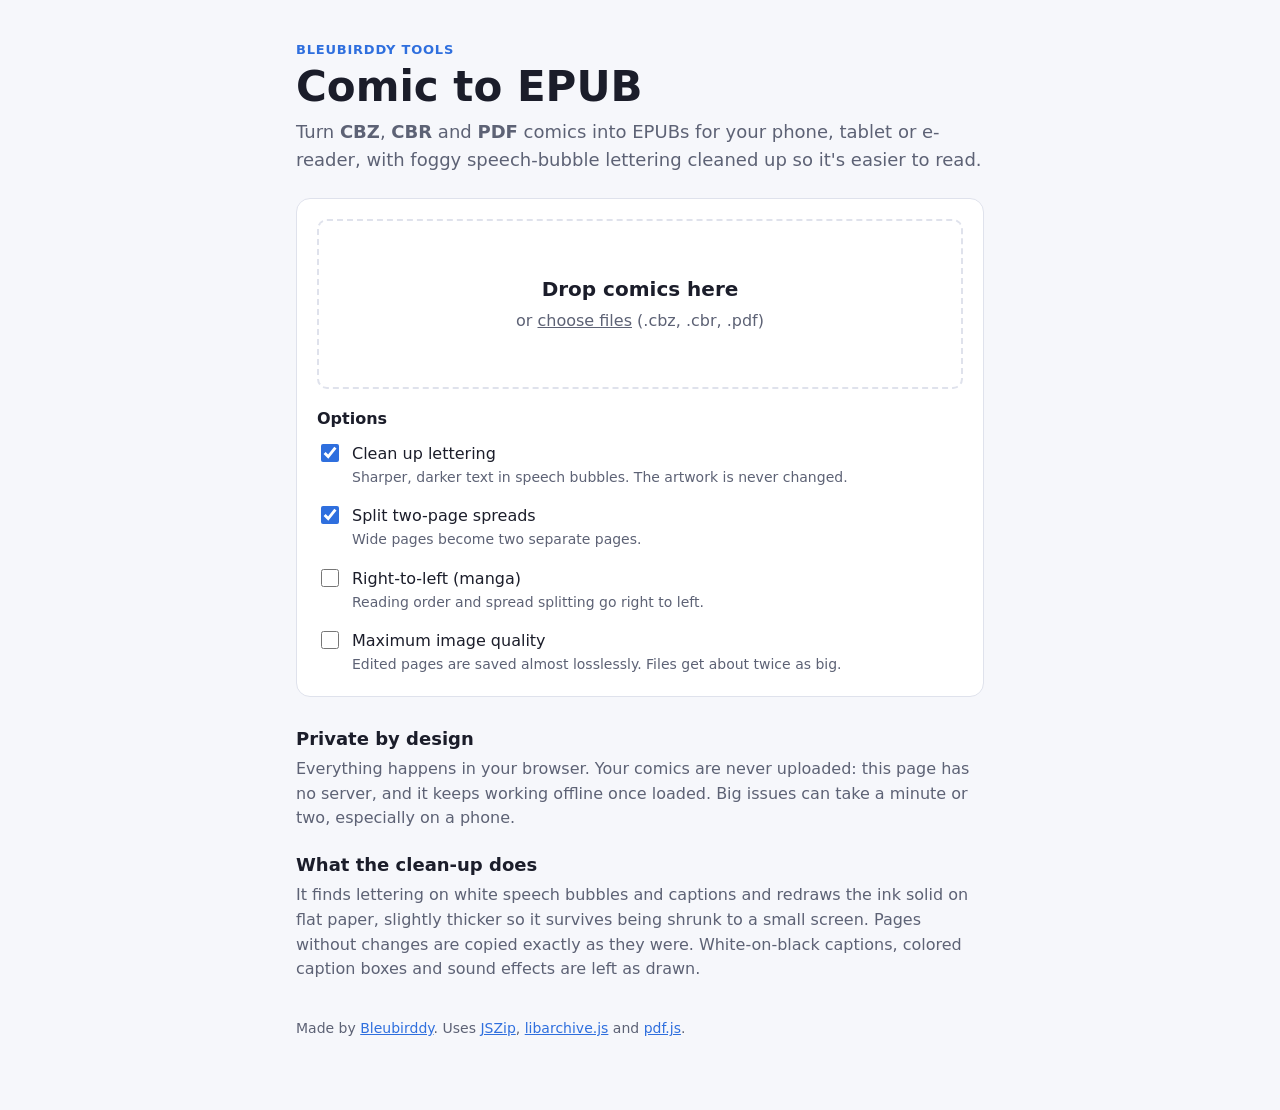
==== tools/comic-to-epub/index.html @ 5efba70e "Add comic-to-epub tool and update site structure - Add comic-to-epub converter (client-side CBZ/CBR/" ====
<!doctype html>
<html lang="en">
<head>
  <meta charset="utf-8">
  <meta name="viewport" content="width=device-width, initial-scale=1">
  <title>Comic to EPUB · Bleubirddy</title>
  <meta name="description" content="Turn CBZ, CBR and PDF comics into EPUBs with clearer lettering. Runs entirely in your browser: your files never leave your device.">
  <link rel="icon" href="data:,">
  <link rel="stylesheet" href="style.css">
  <script src="lib/jszip/jszip.min.js"></script>
  <script type="module" src="ui.js"></script>
</head>
<body>
  <main class="wrap">
    <header>
      <p class="eyebrow">Bleubirddy tools</p>
      <h1>Comic to EPUB</h1>
      <p class="lede">Turn <strong>CBZ</strong>, <strong>CBR</strong> and <strong>PDF</strong> comics into EPUBs for your phone,
        tablet or e-reader, with foggy speech-bubble lettering cleaned up so it's easier to read.</p>
    </header>

    <section class="card">
      <label class="drop" id="drop" tabindex="0">
        <input type="file" id="file" accept=".cbz,.cbr,.zip,.rar,.pdf" multiple hidden>
        <span class="drop-title">Drop comics here</span>
        <span class="drop-sub">or <u>choose files</u> (.cbz, .cbr, .pdf)</span>
      </label>

      <fieldset class="opts">
        <legend>Options</legend>
        <label><input type="checkbox" id="clean" checked> Clean up lettering
          <span class="hint">Sharper, darker text in speech bubbles. The artwork is never changed.</span></label>
        <label><input type="checkbox" id="split" checked> Split two-page spreads
          <span class="hint">Wide pages become two separate pages.</span></label>
        <label><input type="checkbox" id="rtl"> Right-to-left (manga)
          <span class="hint">Reading order and spread splitting go right to left.</span></label>
        <label><input type="checkbox" id="maxq"> Maximum image quality
          <span class="hint">Edited pages are saved almost losslessly. Files get about twice as big.</span></label>
      </fieldset>

      <ul class="jobs" id="jobs" aria-live="polite"></ul>
    </section>

    <section class="notes">
      <h2>Private by design</h2>
      <p>Everything happens in your browser. Your comics are never uploaded: this page has no server,
        and it keeps working offline once loaded. Big issues can take a minute or two, especially on a phone.</p>
      <h2>What the clean-up does</h2>
      <p>It finds lettering on white speech bubbles and captions and redraws the ink solid on flat paper, slightly
        thicker so it survives being shrunk to a small screen. Pages without changes are copied exactly as they were.
        White-on-black captions, colored caption boxes and sound effects are left as drawn.</p>
    </section>

    <footer>
      <p>Made by <a href="/">Bleubirddy</a>. Uses <a href="lib/jszip/LICENSE.markdown">JSZip</a>,
        <a href="lib/libarchive/LICENSE">libarchive.js</a> and <a href="lib/pdfjs/LICENSE">pdf.js</a>.</p>
    </footer>
  </main>
</body>
</html>
---- tools/comic-to-epub/style.css ----
:root {
  --bg: #f6f7fb;
  --card: #ffffff;
  --ink: #1b1d2a;
  --muted: #5d6275;
  --line: #dfe2ec;
  --accent: #2f6fde;
  --accent-ink: #ffffff;
  --ok: #1f8a4c;
  --err: #c0392b;
  --radius: 14px;
  color-scheme: light dark;
}
@media (prefers-color-scheme: dark) {
  :root {
    --bg: #11131b;
    --card: #1a1d29;
    --ink: #eceef6;
    --muted: #a3a8bb;
    --line: #2c3043;
    --accent: #6c9cff;
    --accent-ink: #0d1020;
    --ok: #4cc786;
    --err: #ff7a6b;
  }
}
* { box-sizing: border-box; }
body {
  margin: 0;
  background: var(--bg);
  color: var(--ink);
  font: 16px/1.55 system-ui, -apple-system, "Segoe UI", Roboto, sans-serif;
}
.wrap { max-width: 720px; margin: 0 auto; padding: 40px 16px 56px; }
.eyebrow { margin: 0; color: var(--accent); font-weight: 600; letter-spacing: .06em; text-transform: uppercase; font-size: 13px; }
h1 { margin: 4px 0 8px; font-size: clamp(30px, 6vw, 42px); line-height: 1.1; }
.lede { margin: 0 0 24px; color: var(--muted); font-size: 18px; }
.card { background: var(--card); border: 1px solid var(--line); border-radius: var(--radius); padding: 20px; }

.drop {
  display: flex; flex-direction: column; align-items: center; justify-content: center; gap: 4px;
  min-height: 170px; border: 2px dashed var(--line); border-radius: calc(var(--radius) - 4px);
  cursor: pointer; text-align: center; padding: 20px; transition: border-color .15s, background .15s;
}
.drop:hover, .drop:focus-visible, .drop.over { border-color: var(--accent); background: color-mix(in srgb, var(--accent) 7%, transparent); outline: none; }
.drop-title { font-size: 20px; font-weight: 650; }
.drop-sub { color: var(--muted); }

.opts { border: 0; padding: 0; margin: 18px 0 0; display: grid; gap: 12px; }
.opts legend { font-weight: 650; margin-bottom: 6px; padding: 0; }
.opts label { display: grid; grid-template-columns: auto 1fr; column-gap: 10px; align-items: baseline; cursor: pointer; }
.opts input { width: 18px; height: 18px; accent-color: var(--accent); transform: translateY(3px); }
.hint { grid-column: 2; color: var(--muted); font-size: 14px; }

.jobs { list-style: none; margin: 18px 0 0; padding: 0; display: grid; gap: 12px; }
.jobs:empty { display: none; }
.job { border: 1px solid var(--line); border-radius: 10px; padding: 12px 14px; }
.job-head { display: flex; justify-content: space-between; gap: 12px; flex-wrap: wrap; }
.job-name { font-weight: 600; overflow-wrap: anywhere; }
.job-state { color: var(--muted); font-size: 14px; }
.job.ok .job-state { color: var(--ok); }
.job.err .job-state, .job.err .job-out { color: var(--err); }
.bar { height: 6px; border-radius: 3px; background: var(--line); margin: 10px 0; overflow: hidden; }
.bar-fill { height: 100%; width: 0; background: var(--accent); transition: width .2s; }
.job.ok .bar-fill { background: var(--ok); }
.job-out:empty { display: none; }
.btn {
  display: inline-block; background: var(--accent); color: var(--accent-ink); text-decoration: none;
  padding: 9px 14px; border-radius: 8px; font-weight: 600; overflow-wrap: anywhere;
}
.btn:hover { filter: brightness(1.08); }

.notes { margin-top: 28px; }
.notes h2 { font-size: 18px; margin: 20px 0 4px; }
.notes p { margin: 0; color: var(--muted); }
footer { margin-top: 36px; color: var(--muted); font-size: 14px; }
footer a, .notes a { color: var(--accent); }
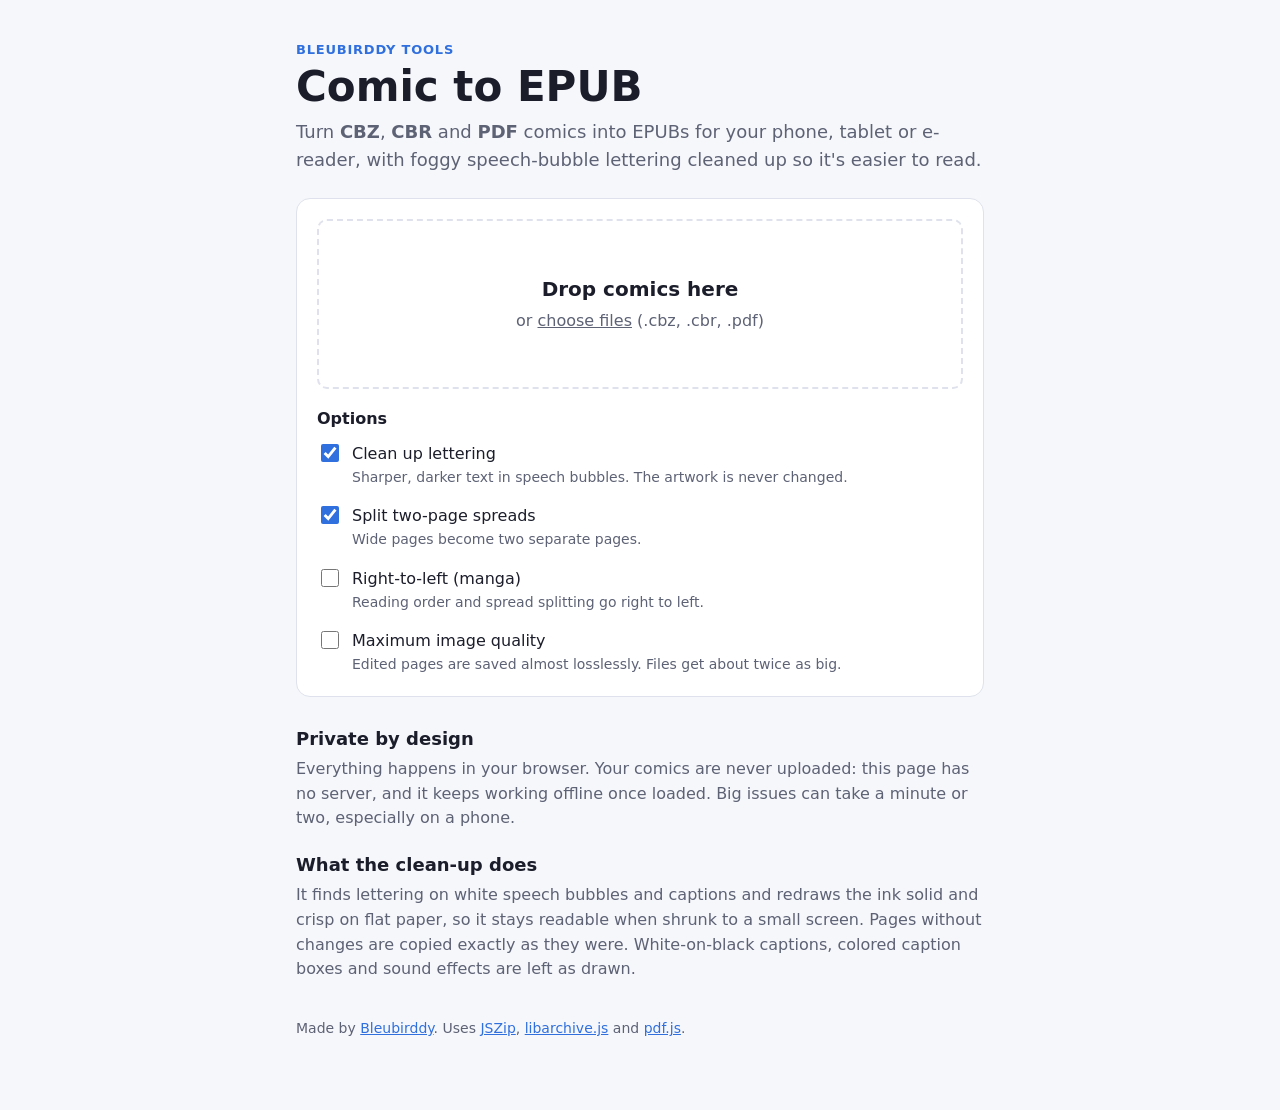
==== commit 0c058168: "Update comic-to-epub with improved lettering detection Disable stroke thickening that was clogging l" ====
--- a/tools/comic-to-epub/index.html
+++ b/tools/comic-to-epub/index.html
@@ -46,8 +46,8 @@
       <p>Everything happens in your browser. Your comics are never uploaded: this page has no server,
         and it keeps working offline once loaded. Big issues can take a minute or two, especially on a phone.</p>
       <h2>What the clean-up does</h2>
-      <p>It finds lettering on white speech bubbles and captions and redraws the ink solid on flat paper, slightly
-        thicker so it survives being shrunk to a small screen. Pages without changes are copied exactly as they were.
+      <p>It finds lettering on white speech bubbles and captions and redraws the ink solid and crisp on flat paper,
+        so it stays readable when shrunk to a small screen. Pages without changes are copied exactly as they were.
         White-on-black captions, colored caption boxes and sound effects are left as drawn.</p>
     </section>
 
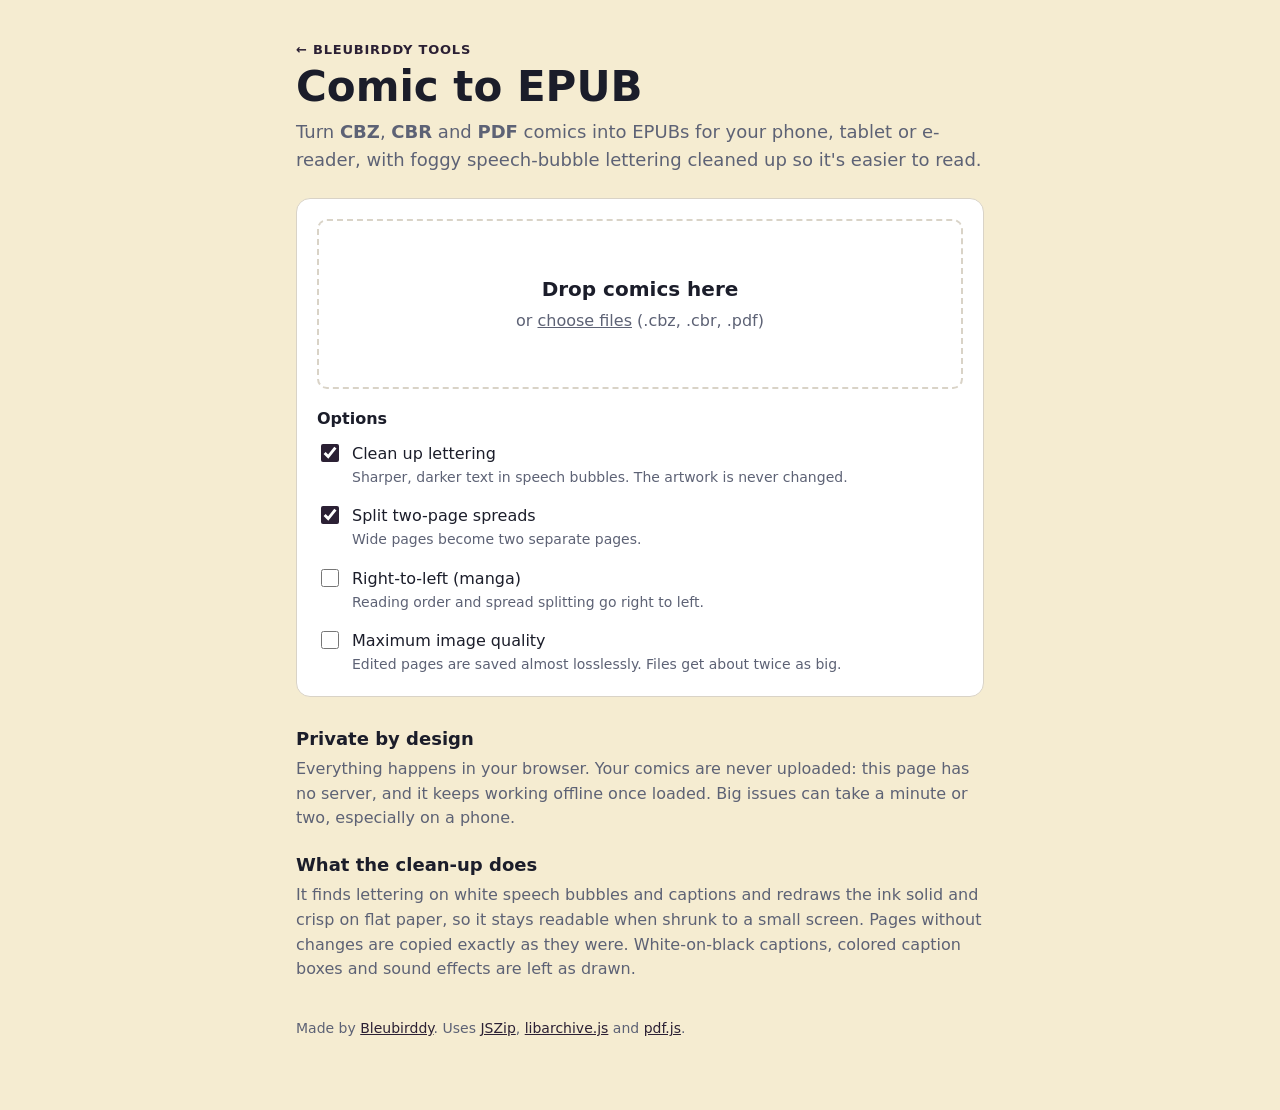
==== commit db2dacd3: "Fill in the home page, add About and 404 pages, fix the tool pages - Home lists the tools and the ap" ====
--- a/tools/comic-to-epub/index.html
+++ b/tools/comic-to-epub/index.html
@@ -5,7 +5,7 @@
   <meta name="viewport" content="width=device-width, initial-scale=1">
   <title>Comic to EPUB · Bleubirddy</title>
   <meta name="description" content="Turn CBZ, CBR and PDF comics into EPUBs with clearer lettering. Runs entirely in your browser: your files never leave your device.">
-  <link rel="icon" href="data:,">
+  <link rel="icon" href="/favicon.svg" type="image/svg+xml">
   <link rel="stylesheet" href="style.css">
   <script src="lib/jszip/jszip.min.js"></script>
   <script type="module" src="ui.js"></script>
@@ -13,7 +13,7 @@
 <body>
   <main class="wrap">
     <header>
-      <p class="eyebrow">Bleubirddy tools</p>
+      <p class="eyebrow"><a href="/tools.html">← Bleubirddy tools</a></p>
       <h1>Comic to EPUB</h1>
       <p class="lede">Turn <strong>CBZ</strong>, <strong>CBR</strong> and <strong>PDF</strong> comics into EPUBs for your phone,
         tablet or e-reader, with foggy speech-bubble lettering cleaned up so it's easier to read.</p>
--- a/tools/comic-to-epub/style.css
+++ b/tools/comic-to-epub/style.css
@@ -1,11 +1,11 @@
 :root {
-  --bg: #f6f7fb;
+  --bg: #F5ECD1;
   --card: #ffffff;
   --ink: #1b1d2a;
   --muted: #5d6275;
-  --line: #dfe2ec;
-  --accent: #2f6fde;
-  --accent-ink: #ffffff;
+  --line: #d9d3c7;
+  --accent: #2b2034;
+  --accent-ink: #F5ECD1;
   --ok: #1f8a4c;
   --err: #c0392b;
   --radius: 14px;
@@ -13,13 +13,13 @@
 }
 @media (prefers-color-scheme: dark) {
   :root {
-    --bg: #11131b;
-    --card: #1a1d29;
-    --ink: #eceef6;
+    --bg: #2b2034;
+    --card: #37435F;
+    --ink: #F5ECD1;
     --muted: #a3a8bb;
-    --line: #2c3043;
-    --accent: #6c9cff;
-    --accent-ink: #0d1020;
+    --line: #4a4a5a;
+    --accent: #8ecdf1;
+    --accent-ink: #2b2034;
     --ok: #4cc786;
     --err: #ff7a6b;
   }
@@ -75,3 +75,5 @@
 .notes p { margin: 0; color: var(--muted); }
 footer { margin-top: 36px; color: var(--muted); font-size: 14px; }
 footer a, .notes a { color: var(--accent); }
+.eyebrow a { color: inherit; text-decoration: none; }
+.eyebrow a:hover { text-decoration: underline; }
